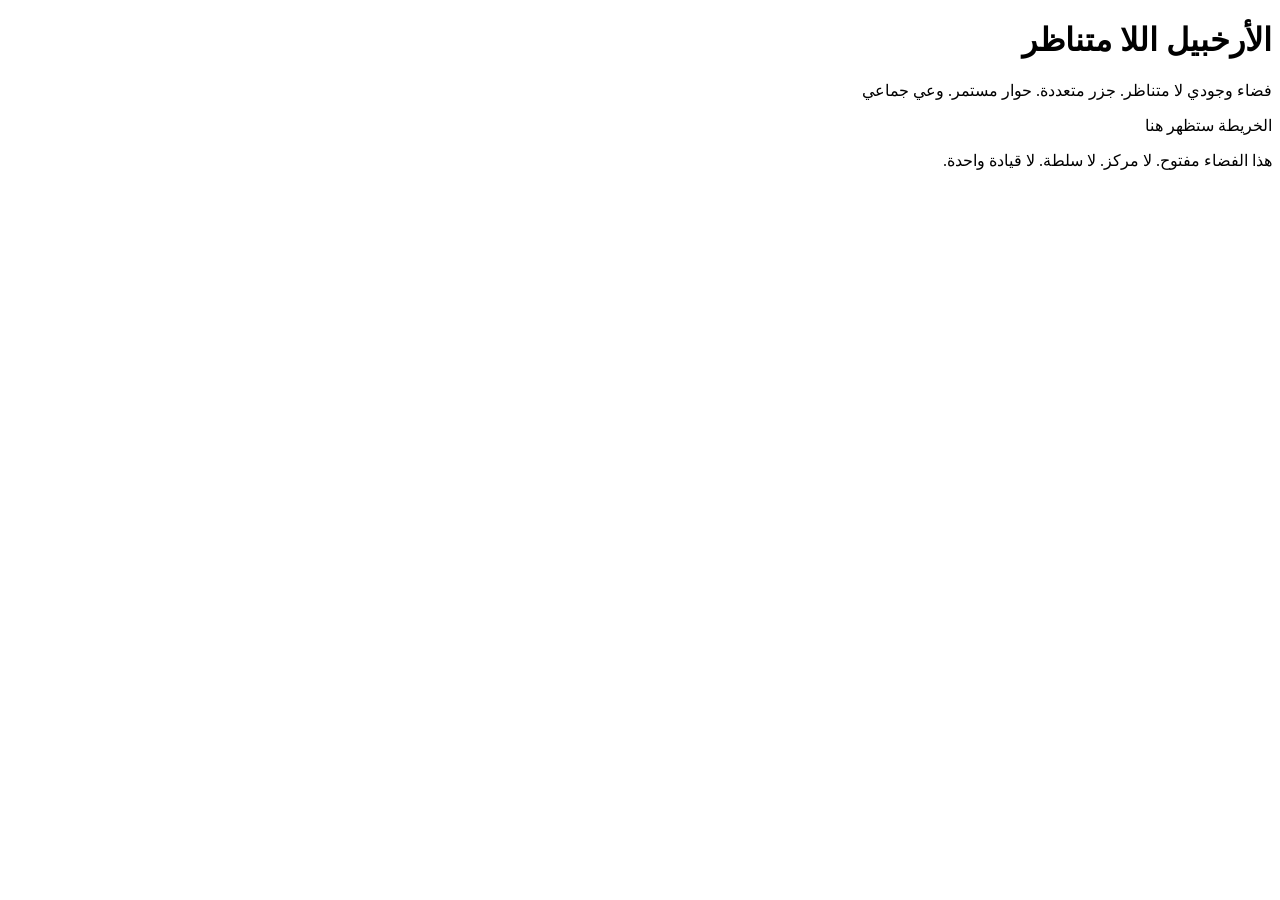
==== index.html @ 51cc3b2c "Add initial HTML structure for thإضافة ملف index.htmle project" ====
<!DOCTYPE html>
<html lang="ar" dir="rtl">
<head>
    <meta charset="UTF-8">
    <meta name="viewport" content="width=device-width, initial-scale=1.0">
    <title>الأرخبيل اللا متناظر</title>
    <link rel="stylesheet" href="style.css">
</head>
<body>
    <header>
        <h1>الأرخبيل اللا متناظر</h1>
        <p>فضاء وجودي لا متناظر. جزر متعددة. حوار مستمر. وعي جماعي</p>
    </header>
    
    <main>
        <div id="map-container">
            <p>الخريطة ستظهر هنا</p>
        </div>
    </main>
    
    <footer>
        <p>هذا الفضاء مفتوح. لا مركز. لا سلطة. لا قيادة واحدة.</p>
    </footer>
    
    <script src="script.js"></script>
</body>
</html>
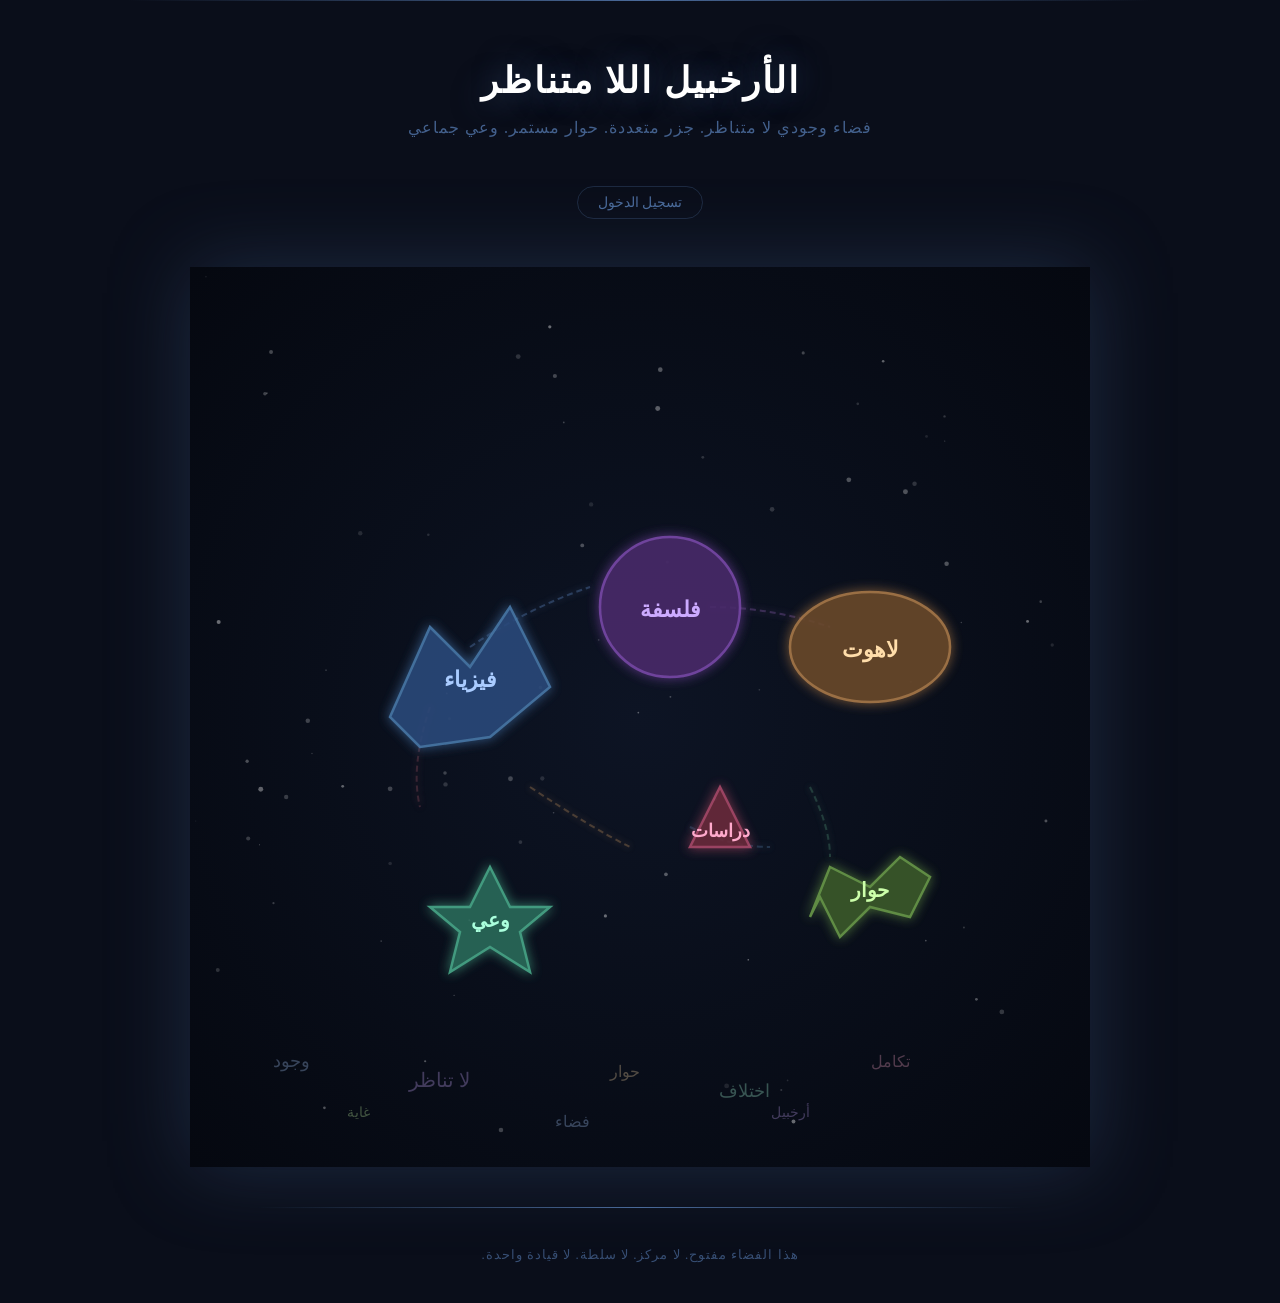
==== commit 1d6694bf: "Add navigation bar with login link to index.htmlإضافة زر تسجيل الدخول" ====
--- a/index.html
+++ b/index.html
@@ -11,7 +11,11 @@
         <h1>الأرخبيل اللا متناظر</h1>
         <p>فضاء وجودي لا متناظر. جزر متعددة. حوار مستمر. وعي جماعي</p>
     </header>
-    
+    <nav style="text-align: center; padding: 16px;">
+    <a href="login.html" style="color: #4a6a9a; text-decoration: none; font-size: 14px; padding: 8px 20px; border: 1px solid rgba(74, 106, 154, 0.3); border-radius: 20px; transition: all 0.3s ease;">
+        تسجيل الدخول
+    </a>
+</nav>
     <main>
         <div id="map-container">
             <p>الخريطة ستظهر هنا</p>
--- a/style.css
+++ b/style.css
@@ -0,0 +1,184 @@
+/* ============================================
+   الأرخبيل اللا متناظر - التصميم
+   ============================================ */
+
+* {
+    margin: 0;
+    padding: 0;
+    box-sizing: border-box;
+}
+
+html {
+    scroll-behavior: smooth;
+}
+
+body {
+    font-family: 'Amiri', 'Noto Naskh Arabic', 'Times New Roman', serif;
+    background: #0a0e1a;
+    color: #ffffff;
+    min-height: 100vh;
+    display: flex;
+    flex-direction: column;
+    direction: rtl;
+    overflow-x: hidden;
+}
+
+header {
+    text-align: center;
+    padding: 60px 20px 40px;
+    position: relative;
+}
+
+header::before {
+    content: '';
+    position: absolute;
+    top: 0;
+    left: 50%;
+    transform: translateX(-50%);
+    width: 80%;
+    height: 1px;
+    background: linear-gradient(90deg, transparent, #4a6a9a, transparent);
+}
+
+header h1 {
+    font-size: 36px;
+    font-weight: 700;
+    color: #ffffff;
+    letter-spacing: 2px;
+    margin-bottom: 16px;
+    text-shadow: 0 0 30px rgba(74, 106, 154, 0.5);
+    animation: titleGlow 4s ease-in-out infinite;
+}
+
+header p {
+    font-size: 16px;
+    color: #4a6a9a;
+    letter-spacing: 1px;
+    opacity: 0.9;
+}
+
+main {
+    flex: 1;
+    display: flex;
+    justify-content: center;
+    align-items: center;
+    padding: 40px 20px;
+}
+
+#map-container {
+    width: 100%;
+    max-width: 900px;
+    aspect-ratio: 1;
+    position: relative;
+    display: flex;
+    justify-content: center;
+    align-items: center;
+}
+
+#map-container svg {
+    width: 100%;
+    height: 100%;
+    filter: drop-shadow(0 0 40px rgba(74, 106, 154, 0.3));
+}
+
+footer {
+    text-align: center;
+    padding: 40px 20px;
+    position: relative;
+}
+
+footer::before {
+    content: '';
+    position: absolute;
+    top: 0;
+    left: 50%;
+    transform: translateX(-50%);
+    width: 60%;
+    height: 1px;
+    background: linear-gradient(90deg, transparent, #4a6a9a, transparent);
+}
+
+footer p {
+    font-size: 13px;
+    color: #4a6a9a;
+    opacity: 0.7;
+    letter-spacing: 1px;
+}
+
+@keyframes titleGlow {
+    0%, 100% {
+        text-shadow: 0 0 30px rgba(74, 106, 154, 0.5);
+    }
+    50% {
+        text-shadow: 0 0 50px rgba(74, 106, 154, 0.8);
+    }
+}
+
+@keyframes breathe {
+    0%, 100% {
+        transform: scale(1);
+        opacity: 0.95;
+    }
+    50% {
+        transform: scale(1.02);
+        opacity: 1;
+    }
+}
+
+@keyframes bridgePulse {
+    0%, 100% {
+        opacity: 0.4;
+    }
+    50% {
+        opacity: 0.8;
+    }
+}
+
+@keyframes dotTwinkle {
+    0%, 100% {
+        opacity: 0.2;
+    }
+    50% {
+        opacity: 0.5;
+    }
+}
+
+@media (max-width: 768px) {
+    header {
+        padding: 40px 16px 30px;
+    }
+    
+    header h1 {
+        font-size: 24px;
+    }
+    
+    header p {
+        font-size: 13px;
+    }
+    
+    main {
+        padding: 20px 12px;
+    }
+    
+    #map-container {
+        max-width: 100%;
+    }
+    
+    footer {
+        padding: 30px 16px;
+    }
+    
+    footer p {
+        font-size: 11px;
+    }
+}
+
+@media (max-width: 480px) {
+    header h1 {
+        font-size: 20px;
+    }
+    
+    header p {
+        font-size: 11px;
+    }
+}
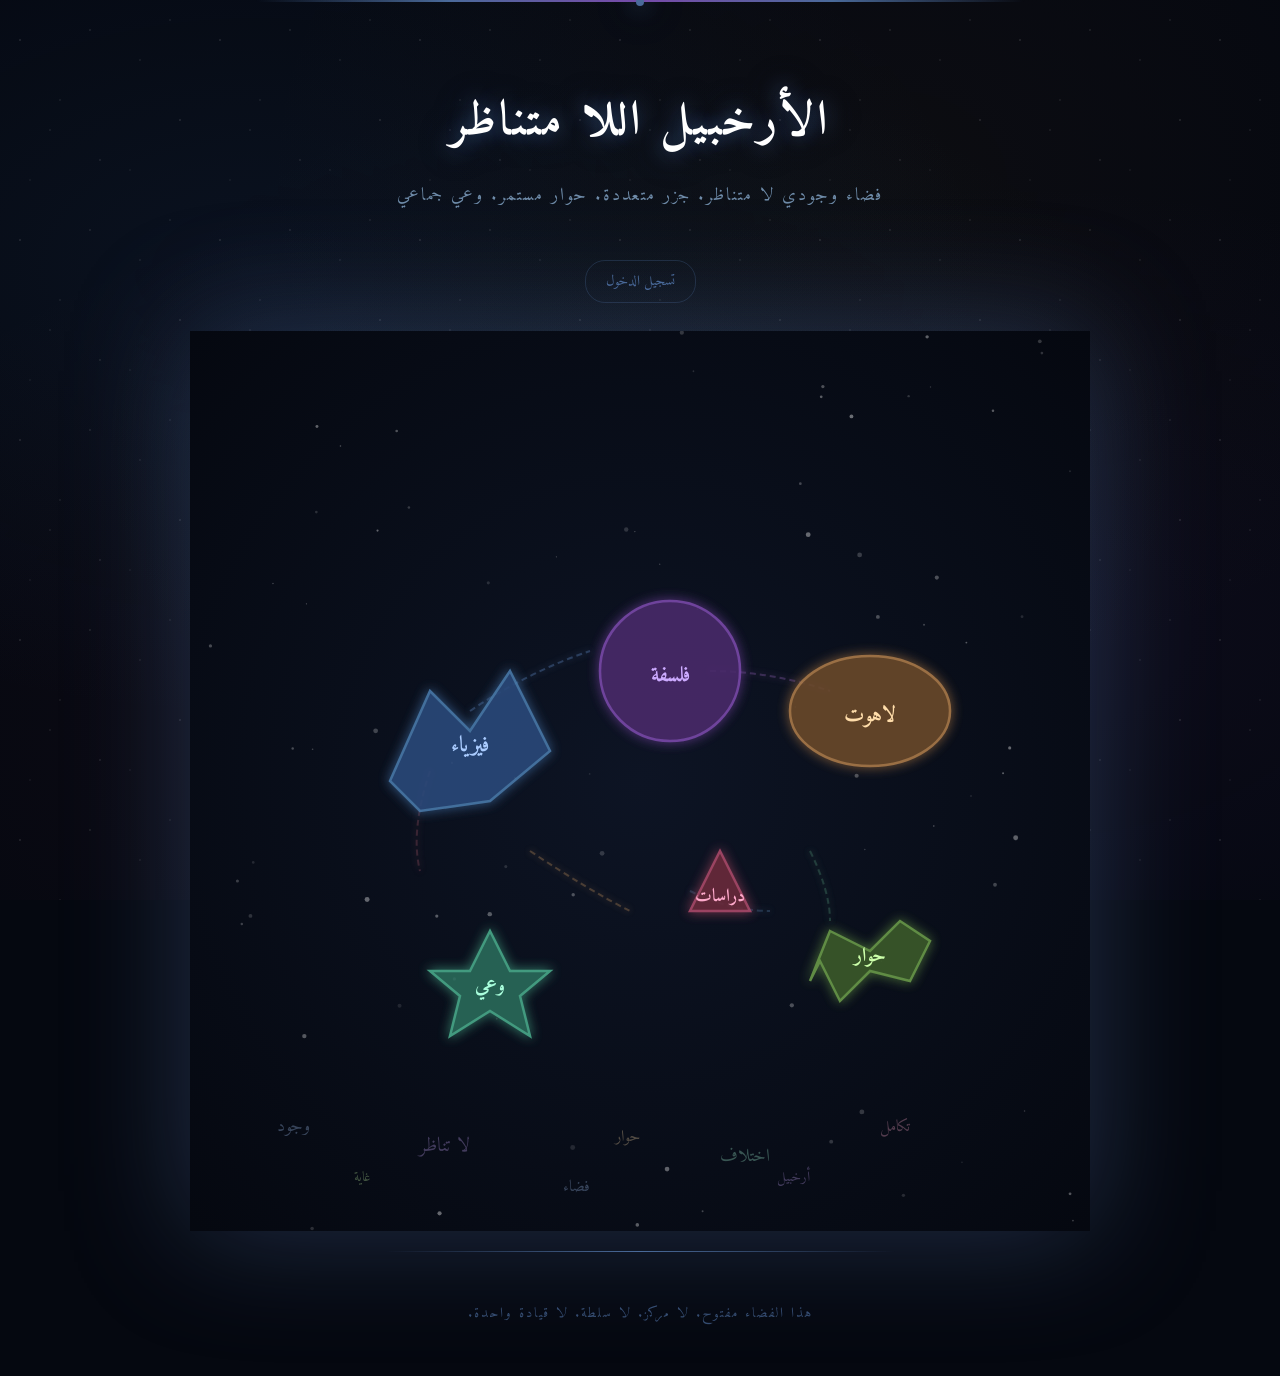
==== commit 94d70186: "Add Google Fonts preconnect and stylesheet linksإضافة روابط الخطوط في index.html" ====
--- a/index.html
+++ b/index.html
@@ -4,6 +4,9 @@
     <meta charset="UTF-8">
     <meta name="viewport" content="width=device-width, initial-scale=1.0">
     <title>الأرخبيل اللا متناظر</title>
+    <link rel="preconnect" href="https://fonts.googleapis.com">
+<link rel="preconnect" href="https://fonts.gstatic.com" crossorigin>
+<link href="https://fonts.googleapis.com/css2?family=Amiri:ital,wght@0,400;0,700;1,400&family=Noto+Naskh+Arabic:wght@400;700&display=swap" rel="stylesheet">
     <link rel="stylesheet" href="style.css">
 </head>
 <body>
--- a/style.css
+++ b/style.css
@@ -1,6 +1,8 @@
 /* ============================================
-   الأرخبيل اللا متناظر - التصميم
-   ============================================ */
+   الأرخبيل اللا متناظر - التصميم الجديد
+   ============================================ */
+
+
 
 * {
     margin: 0;
@@ -14,19 +16,90 @@
 
 body {
     font-family: 'Amiri', 'Noto Naskh Arabic', 'Times New Roman', serif;
-    background: #0a0e1a;
+    background: #050810;
     color: #ffffff;
     min-height: 100vh;
     display: flex;
     flex-direction: column;
     direction: rtl;
     overflow-x: hidden;
-}
+    position: relative;
+}
+
+/* ============================================
+   الخلفية: فضاء حي
+   ============================================ */
+
+body::before {
+    content: '';
+    position: fixed;
+    top: 0;
+    left: 0;
+    width: 100%;
+    height: 100%;
+    background: 
+        radial-gradient(ellipse at 20% 30%, rgba(42, 74, 122, 0.15) 0%, transparent 50%),
+        radial-gradient(ellipse at 80% 70%, rgba(74, 42, 106, 0.12) 0%, transparent 50%),
+        radial-gradient(ellipse at 50% 50%, rgba(42, 106, 90, 0.08) 0%, transparent 60%),
+        radial-gradient(ellipse at 70% 20%, rgba(106, 74, 42, 0.08) 0%, transparent 50%),
+        radial-gradient(ellipse at 30% 80%, rgba(170, 74, 106, 0.06) 0%, transparent 50%);
+    z-index: -2;
+    animation: backgroundShift 20s ease-in-out infinite;
+}
+
+body::after {
+    content: '';
+    position: fixed;
+    top: 0;
+    left: 0;
+    width: 100%;
+    height: 100%;
+    background-image: 
+        radial-gradient(1px 1px at 10% 20%, rgba(255, 255, 255, 0.3), transparent),
+        radial-gradient(1px 1px at 30% 50%, rgba(255, 255, 255, 0.2), transparent),
+        radial-gradient(1px 1px at 50% 80%, rgba(255, 255, 255, 0.25), transparent),
+        radial-gradient(1px 1px at 70% 30%, rgba(255, 255, 255, 0.2), transparent),
+        radial-gradient(1px 1px at 90% 60%, rgba(255, 255, 255, 0.3), transparent),
+        radial-gradient(1px 1px at 15% 90%, rgba(255, 255, 255, 0.15), transparent),
+        radial-gradient(1px 1px at 85% 10%, rgba(255, 255, 255, 0.2), transparent),
+        radial-gradient(1px 1px at 45% 15%, rgba(255, 255, 255, 0.25), transparent),
+        radial-gradient(1px 1px at 65% 85%, rgba(255, 255, 255, 0.15), transparent),
+        radial-gradient(1px 1px at 25% 65%, rgba(255, 255, 255, 0.2), transparent);
+    background-size: 200px 200px;
+    background-repeat: repeat;
+    z-index: -1;
+    animation: starsTwinkle 8s ease-in-out infinite;
+}
+
+@keyframes backgroundShift {
+    0%, 100% {
+        opacity: 1;
+        transform: scale(1);
+    }
+    50% {
+        opacity: 0.8;
+        transform: scale(1.05);
+    }
+}
+
+@keyframes starsTwinkle {
+    0%, 100% {
+        opacity: 0.6;
+    }
+    50% {
+        opacity: 1;
+    }
+}
+
+/* ============================================
+   الترويسة
+   ============================================ */
 
 header {
     text-align: center;
-    padding: 60px 20px 40px;
-    position: relative;
+    padding: 80px 20px 40px;
+    position: relative;
+    z-index: 1;
 }
 
 header::before {
@@ -35,34 +108,134 @@
     top: 0;
     left: 50%;
     transform: translateX(-50%);
-    width: 80%;
-    height: 1px;
-    background: linear-gradient(90deg, transparent, #4a6a9a, transparent);
+    width: 60%;
+    height: 2px;
+    background: linear-gradient(90deg, transparent, #4a6a9a, #7a4aaa, #4a6a9a, transparent);
+    animation: lineGlow 4s ease-in-out infinite;
+}
+
+header::after {
+    content: '';
+    position: absolute;
+    top: -2px;
+    left: 50%;
+    transform: translateX(-50%);
+    width: 8px;
+    height: 8px;
+    border-radius: 50%;
+    background: #4a6a9a;
+    box-shadow: 0 0 20px #4a6a9a, 0 0 40px #4a6a9a;
+    animation: dotPulse 3s ease-in-out infinite;
+}
+
+@keyframes lineGlow {
+    0%, 100% {
+        opacity: 0.6;
+    }
+    50% {
+        opacity: 1;
+    }
+}
+
+@keyframes dotPulse {
+    0%, 100% {
+        box-shadow: 0 0 20px #4a6a9a, 0 0 40px #4a6a9a;
+        transform: translateX(-50%) scale(1);
+    }
+    50% {
+        box-shadow: 0 0 30px #4a6a9a, 0 0 60px #4a6a9a;
+        transform: translateX(-50%) scale(1.3);
+    }
 }
 
 header h1 {
-    font-size: 36px;
+    font-size: 48px;
     font-weight: 700;
     color: #ffffff;
+    letter-spacing: 3px;
+    margin-bottom: 16px;
+    text-shadow: 
+        0 0 20px rgba(74, 106, 154, 0.8),
+        0 0 40px rgba(74, 106, 154, 0.4),
+        0 0 80px rgba(74, 106, 154, 0.2);
+    animation: titleGlow 5s ease-in-out infinite;
+    position: relative;
+}
+
+@keyframes titleGlow {
+    0%, 100% {
+        text-shadow: 
+            0 0 20px rgba(74, 106, 154, 0.8),
+            0 0 40px rgba(74, 106, 154, 0.4),
+            0 0 80px rgba(74, 106, 154, 0.2);
+    }
+    50% {
+        text-shadow: 
+            0 0 30px rgba(74, 106, 154, 1),
+            0 0 60px rgba(74, 106, 154, 0.6),
+            0 0 120px rgba(74, 106, 154, 0.3);
+    }
+}
+
+header p {
+    font-size: 18px;
+    color: #7a9aba;
     letter-spacing: 2px;
-    margin-bottom: 16px;
-    text-shadow: 0 0 30px rgba(74, 106, 154, 0.5);
-    animation: titleGlow 4s ease-in-out infinite;
-}
-
-header p {
-    font-size: 16px;
-    color: #4a6a9a;
+    opacity: 0.9;
+    animation: subtitleFade 6s ease-in-out infinite;
+}
+
+@keyframes subtitleFade {
+    0%, 100% {
+        opacity: 0.7;
+    }
+    50% {
+        opacity: 1;
+    }
+}
+
+/* ============================================
+   زر تسجيل الدخول
+   ============================================ */
+
+header nav {
+    margin-top: 24px;
+}
+
+header nav a {
+    display: inline-block;
+    color: #7a9aba;
+    text-decoration: none;
+    font-size: 14px;
+    padding: 10px 28px;
+    border: 1px solid rgba(74, 106, 154, 0.4);
+    border-radius: 30px;
+    transition: all 0.4s ease;
+    background: rgba(42, 74, 122, 0.1);
+    backdrop-filter: blur(10px);
     letter-spacing: 1px;
-    opacity: 0.9;
-}
+}
+
+header nav a:hover {
+    color: #ffffff;
+    border-color: #4a6a9a;
+    background: rgba(42, 74, 122, 0.3);
+    box-shadow: 0 0 30px rgba(74, 106, 154, 0.4);
+    transform: translateY(-2px);
+}
+
+/* ============================================
+   الخريطة
+   ============================================ */
 
 main {
     flex: 1;
     display: flex;
     justify-content: center;
     align-items: center;
-    padding: 40px 20px;
+    padding: 20px;
+    position: relative;
+    z-index: 1;
 }
 
 #map-container {
@@ -78,13 +251,28 @@
 #map-container svg {
     width: 100%;
     height: 100%;
-    filter: drop-shadow(0 0 40px rgba(74, 106, 154, 0.3));
-}
+    filter: drop-shadow(0 0 60px rgba(74, 106, 154, 0.4));
+    animation: mapFloat 10s ease-in-out infinite;
+}
+
+@keyframes mapFloat {
+    0%, 100% {
+        transform: translateY(0) scale(1);
+    }
+    50% {
+        transform: translateY(-10px) scale(1.01);
+    }
+}
+
+/* ============================================
+   التذييل
+   ============================================ */
 
 footer {
     text-align: center;
-    padding: 40px 20px;
-    position: relative;
+    padding: 50px 20px;
+    position: relative;
+    z-index: 1;
 }
 
 footer::before {
@@ -93,31 +281,36 @@
     top: 0;
     left: 50%;
     transform: translateX(-50%);
-    width: 60%;
+    width: 40%;
     height: 1px;
     background: linear-gradient(90deg, transparent, #4a6a9a, transparent);
 }
 
 footer p {
-    font-size: 13px;
+    font-size: 14px;
     color: #4a6a9a;
     opacity: 0.7;
-    letter-spacing: 1px;
-}
-
-@keyframes titleGlow {
-    0%, 100% {
-        text-shadow: 0 0 30px rgba(74, 106, 154, 0.5);
-    }
-    50% {
-        text-shadow: 0 0 50px rgba(74, 106, 154, 0.8);
-    }
-}
+    letter-spacing: 2px;
+    animation: footerFade 7s ease-in-out infinite;
+}
+
+@keyframes footerFade {
+    0%, 100% {
+        opacity: 0.5;
+    }
+    50% {
+        opacity: 0.8;
+    }
+}
+
+/* ============================================
+   الحركات
+   ============================================ */
 
 @keyframes breathe {
     0%, 100% {
         transform: scale(1);
-        opacity: 0.95;
+        opacity: 0.9;
     }
     50% {
         transform: scale(1.02);
@@ -127,37 +320,52 @@
 
 @keyframes bridgePulse {
     0%, 100% {
+        opacity: 0.3;
+    }
+    50% {
+        opacity: 0.7;
+    }
+}
+
+@keyframes dotTwinkle {
+    0%, 100% {
+        opacity: 0.1;
+    }
+    50% {
         opacity: 0.4;
     }
-    50% {
-        opacity: 0.8;
-    }
-}
-
-@keyframes dotTwinkle {
-    0%, 100% {
-        opacity: 0.2;
-    }
-    50% {
-        opacity: 0.5;
-    }
-}
+}
+
+@keyframes islandFloat {
+    0%, 100% {
+        transform: translateY(0);
+    }
+    50% {
+        transform: translateY(-5px);
+    }
+}
+
+/* ============================================
+   التجاوب
+   ============================================ */
 
 @media (max-width: 768px) {
     header {
-        padding: 40px 16px 30px;
+        padding: 50px 16px 30px;
     }
     
     header h1 {
-        font-size: 24px;
+        font-size: 28px;
+        letter-spacing: 1px;
     }
     
     header p {
-        font-size: 13px;
+        font-size: 14px;
+        letter-spacing: 1px;
     }
     
     main {
-        padding: 20px 12px;
+        padding: 10px;
     }
     
     #map-container {
@@ -174,11 +382,20 @@
 }
 
 @media (max-width: 480px) {
+    header {
+        padding: 40px 12px 20px;
+    }
+    
     header h1 {
-        font-size: 20px;
+        font-size: 22px;
     }
     
     header p {
-        font-size: 11px;
-    }
-}
+        font-size: 12px;
+    }
+    
+    header nav a {
+        font-size: 12px;
+        padding: 8px 20px;
+    }
+}
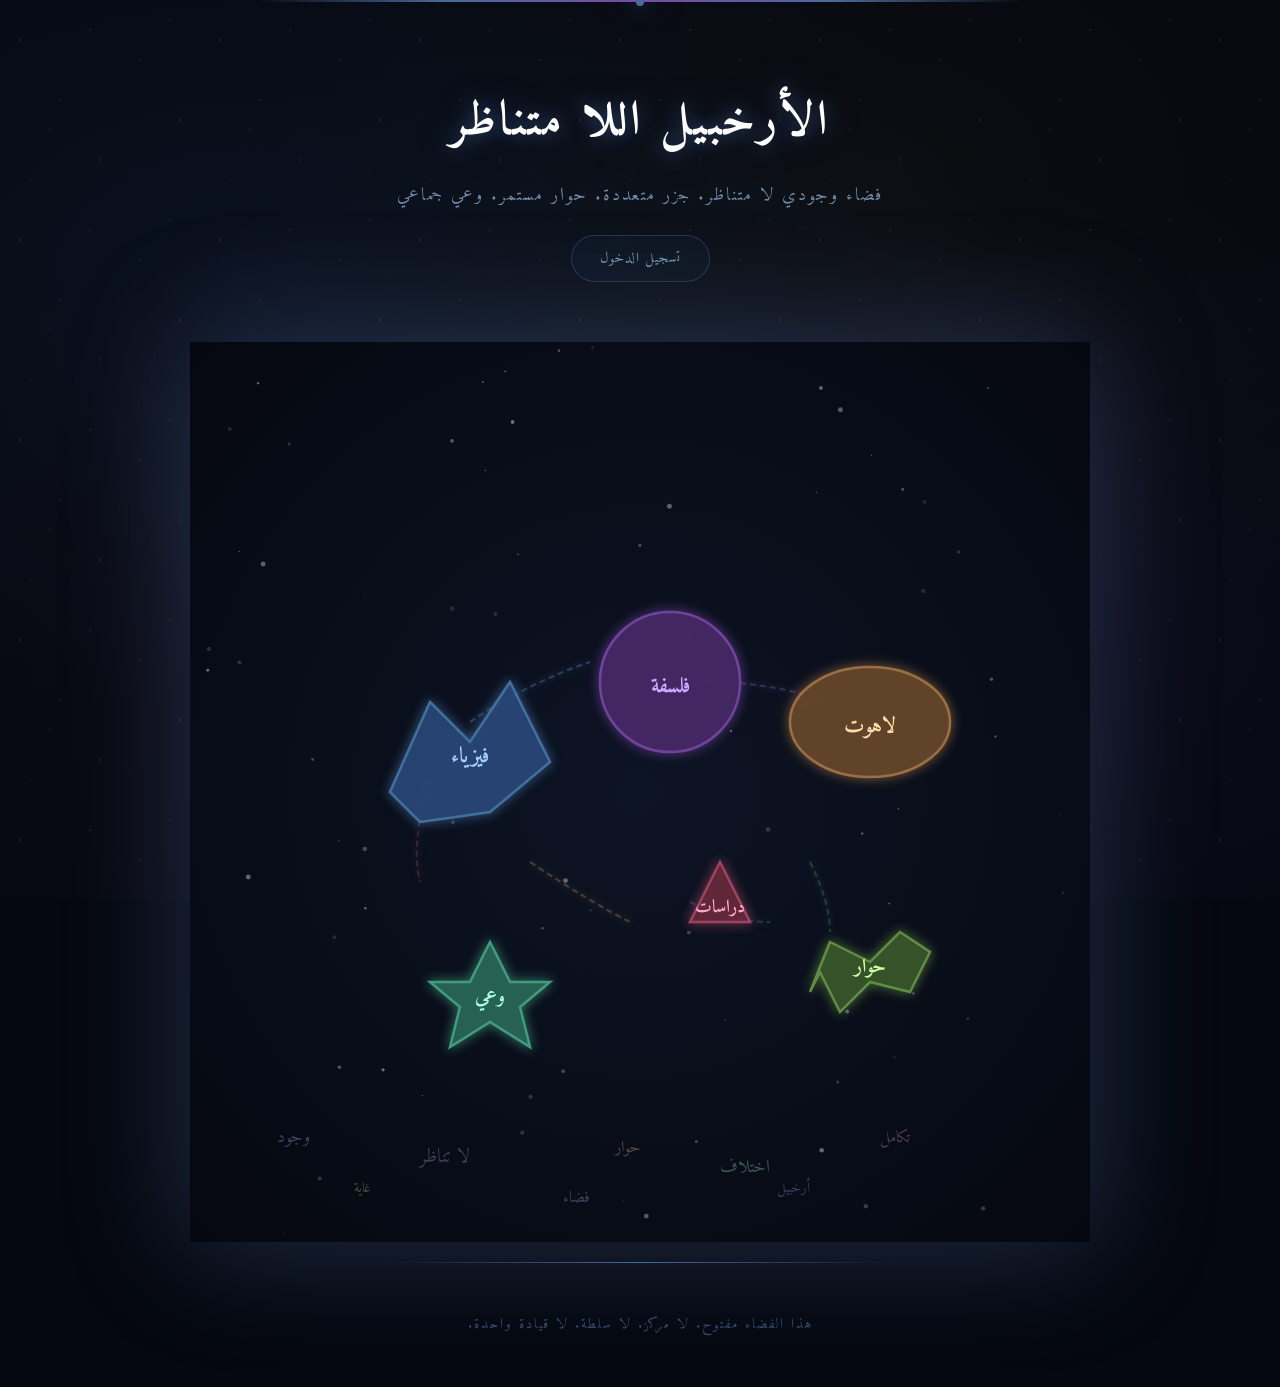
==== commit 6c9408fd: "Enhance index.html with navigation and SVG updatesإعادة بناء index.html: الخريطة مباشرة في الصفحة Up" ====
--- a/index.html
+++ b/index.html
@@ -5,23 +5,115 @@
     <meta name="viewport" content="width=device-width, initial-scale=1.0">
     <title>الأرخبيل اللا متناظر</title>
     <link rel="preconnect" href="https://fonts.googleapis.com">
-<link rel="preconnect" href="https://fonts.gstatic.com" crossorigin>
-<link href="https://fonts.googleapis.com/css2?family=Amiri:ital,wght@0,400;0,700;1,400&family=Noto+Naskh+Arabic:wght@400;700&display=swap" rel="stylesheet">
-    <link rel="stylesheet" href="style.css">
+    <link rel="preconnect" href="https://fonts.gstatic.com" crossorigin>
+    <link href="https://fonts.googleapis.com/css2?family=Amiri:ital,wght@0,400;0,700;1,400&family=Noto+Naskh+Arabic:wght@400;700&display=swap" rel="stylesheet">
+    <link rel="stylesheet" href="style.css?v=5">
 </head>
 <body>
     <header>
         <h1>الأرخبيل اللا متناظر</h1>
         <p>فضاء وجودي لا متناظر. جزر متعددة. حوار مستمر. وعي جماعي</p>
+        <nav>
+            <a href="login.html">تسجيل الدخول</a>
+        </nav>
     </header>
-    <nav style="text-align: center; padding: 16px;">
-    <a href="login.html" style="color: #4a6a9a; text-decoration: none; font-size: 14px; padding: 8px 20px; border: 1px solid rgba(74, 106, 154, 0.3); border-radius: 20px; transition: all 0.3s ease;">
-        تسجيل الدخول
-    </a>
-</nav>
+    
     <main>
         <div id="map-container">
-            <p>الخريطة ستظهر هنا</p>
+            <svg xmlns="http://www.w3.org/2000/svg" viewBox="0 0 900 900" width="100%" height="100%">
+                <defs>
+                    <radialGradient id="seaGradient" cx="50%" cy="50%" r="70%">
+                        <stop offset="0%" stop-color="#0d1424"/>
+                        <stop offset="100%" stop-color="#050810"/>
+                    </radialGradient>
+                    
+                    <filter id="glow" x="-50%" y="-50%" width="200%" height="200%">
+                        <feGaussianBlur stdDeviation="6" result="blur"/>
+                        <feMerge>
+                            <feMergeNode in="blur"/>
+                            <feMergeNode in="SourceGraphic"/>
+                        </feMerge>
+                    </filter>
+                    
+                    <filter id="softGlow" x="-50%" y="-50%" width="200%" height="200%">
+                        <feGaussianBlur stdDeviation="3" result="blur"/>
+                        <feMerge>
+                            <feMergeNode in="blur"/>
+                            <feMergeNode in="SourceGraphic"/>
+                        </feMerge>
+                    </filter>
+                </defs>
+                
+                <rect width="900" height="900" fill="url(#seaGradient)"/>
+                
+                <g id="bridges">
+                    <path d="M 280,380 Q 340,340 400,320" stroke="#4a6a9a" stroke-width="2" fill="none" opacity="0.5" stroke-dasharray="6,4" filter="url(#softGlow)"/>
+                    <path d="M 520,340 Q 580,340 640,360" stroke="#6a4a8a" stroke-width="2" fill="none" opacity="0.5" stroke-dasharray="6,4" filter="url(#softGlow)"/>
+                    <path d="M 340,520 Q 400,560 440,580" stroke="#8a6a4a" stroke-width="2" fill="none" opacity="0.5" stroke-dasharray="6,4" filter="url(#softGlow)"/>
+                    <path d="M 500,560 Q 540,580 580,580" stroke="#3a5a7a" stroke-width="2" fill="none" opacity="0.5" stroke-dasharray="6,4" filter="url(#softGlow)"/>
+                    <path d="M 620,520 Q 640,560 640,590" stroke="#3a6a5a" stroke-width="2" fill="none" opacity="0.5" stroke-dasharray="6,4" filter="url(#softGlow)"/>
+                    <path d="M 240,440 Q 220,500 230,540" stroke="#6a3a4a" stroke-width="2" fill="none" opacity="0.5" stroke-dasharray="6,4" filter="url(#softGlow)"/>
+                </g>
+                
+                <g id="islands">
+                    <a href="physics.html">
+                        <g class="island" data-name="الفيزياء">
+                            <polygon points="200,450 240,360 280,400 320,340 360,420 300,470 230,480" 
+                                     fill="#2a4a7a" stroke="#4a7aaa" stroke-width="2.5" filter="url(#glow)" opacity="0.9"/>
+                            <text x="280" y="420" text-anchor="middle" font-family="Amiri, serif" font-size="22" fill="#aaccff" font-weight="bold">فيزياء</text>
+                        </g>
+                    </a>
+                    
+                    <a href="philosophy.html">
+                        <g class="island" data-name="الفلسفة">
+                            <circle cx="480" cy="340" r="70" fill="#4a2a6a" stroke="#7a4aaa" stroke-width="2.5" filter="url(#glow)" opacity="0.9"/>
+                            <text x="480" y="350" text-anchor="middle" font-family="Amiri, serif" font-size="22" fill="#ccaaFF" font-weight="bold">فلسفة</text>
+                        </g>
+                    </a>
+                    
+                    <a href="theology.html">
+                        <g class="island" data-name="اللاهوت">
+                            <ellipse cx="680" cy="380" rx="80" ry="55" fill="#6a4a2a" stroke="#aa7a4a" stroke-width="2.5" filter="url(#glow)" opacity="0.9"/>
+                            <text x="680" y="390" text-anchor="middle" font-family="Amiri, serif" font-size="22" fill="#ffddaa" font-weight="bold">لاهوت</text>
+                        </g>
+                    </a>
+                    
+                    <a href="consciousness.html">
+                        <g class="island" data-name="الوعي">
+                            <polygon points="300,600 320,640 360,640 330,665 340,705 300,680 260,705 270,665 240,640 280,640" 
+                                     fill="#2a6a5a" stroke="#4aaa8a" stroke-width="2.5" filter="url(#glow)" opacity="0.9"/>
+                            <text x="300" y="660" text-anchor="middle" font-family="Amiri, serif" font-size="20" fill="#aaffdd" font-weight="bold">وعي</text>
+                        </g>
+                    </a>
+                    
+                    <a href="studies.html">
+                        <g class="island" data-name="الدراسات العليا">
+                            <polygon points="500,580 560,580 530,520" 
+                                     fill="#6a2a3a" stroke="#aa4a6a" stroke-width="2.5" filter="url(#glow)" opacity="0.9"/>
+                            <text x="530" y="570" text-anchor="middle" font-family="Amiri, serif" font-size="18" fill="#ffaacc" font-weight="bold">دراسات</text>
+                        </g>
+                    </a>
+                    
+                    <a href="dialogue.html">
+                        <g class="island" data-name="الحوار">
+                            <polygon points="640,600 680,620 710,590 740,610 720,650 680,640 650,670 630,630 620,650" 
+                                     fill="#3a5a2a" stroke="#6a9a4a" stroke-width="2.5" filter="url(#glow)" opacity="0.9"/>
+                            <text x="680" y="630" text-anchor="middle" font-family="Amiri, serif" font-size="20" fill="#ccffaa" font-weight="bold">حوار</text>
+                        </g>
+                    </a>
+                </g>
+                
+                <g id="words" opacity="0.5">
+                    <text x="120" y="800" font-family="Amiri, serif" font-size="18" fill="#aaccff" opacity="0.6">وجود</text>
+                    <text x="280" y="820" font-family="Amiri, serif" font-size="20" fill="#ccaaFF" opacity="0.6">لا تناظر</text>
+                    <text x="450" y="810" font-family="Amiri, serif" font-size="16" fill="#ffddaa" opacity="0.6">حوار</text>
+                    <text x="580" y="830" font-family="Amiri, serif" font-size="18" fill="#aaffdd" opacity="0.6">اختلاف</text>
+                    <text x="720" y="800" font-family="Amiri, serif" font-size="16" fill="#ffaacc" opacity="0.6">تكامل</text>
+                    <text x="180" y="850" font-family="Amiri, serif" font-size="14" fill="#ccffaa" opacity="0.6">غاية</text>
+                    <text x="400" y="860" font-family="Amiri, serif" font-size="16" fill="#aaccff" opacity="0.6">فضاء</text>
+                    <text x="620" y="850" font-family="Amiri, serif" font-size="14" fill="#ccaaFF" opacity="0.6">أرخبيل</text>
+                </g>
+            </svg>
         </div>
     </main>
     
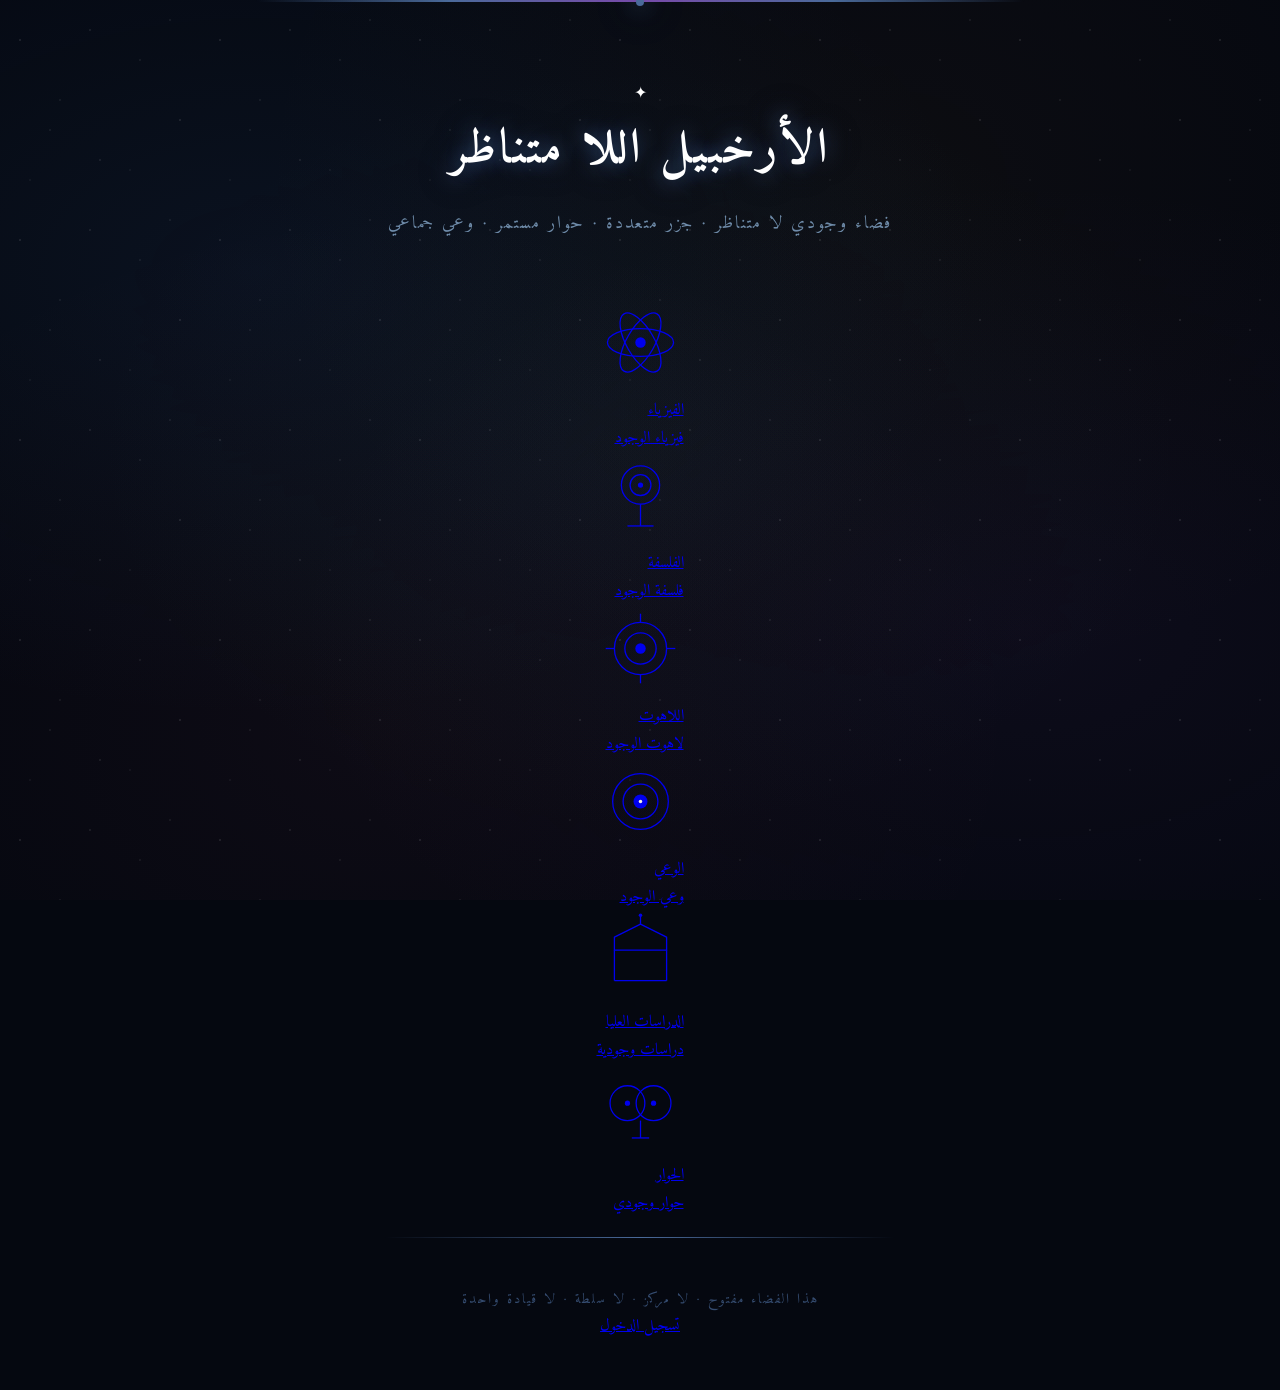
==== commit f36aba66: "Update stylesheet version and text formattingالبوابة الجديدة: أيقونات ثابتة مهيبة منظمة Updated styl" ====
--- a/index.html
+++ b/index.html
@@ -7,118 +7,113 @@
     <link rel="preconnect" href="https://fonts.googleapis.com">
     <link rel="preconnect" href="https://fonts.gstatic.com" crossorigin>
     <link href="https://fonts.googleapis.com/css2?family=Amiri:ital,wght@0,400;0,700;1,400&family=Noto+Naskh+Arabic:wght@400;700&display=swap" rel="stylesheet">
-    <link rel="stylesheet" href="style.css?v=5">
+    <link rel="stylesheet" href="style.css?v=15">
 </head>
 <body>
+    
     <header>
+        <div class="header-ornament">✦</div>
         <h1>الأرخبيل اللا متناظر</h1>
-        <p>فضاء وجودي لا متناظر. جزر متعددة. حوار مستمر. وعي جماعي</p>
-        <nav>
-            <a href="login.html">تسجيل الدخول</a>
-        </nav>
+        <div class="header-line"></div>
+        <p>فضاء وجودي لا متناظر · جزر متعددة · حوار مستمر · وعي جماعي</p>
     </header>
     
     <main>
-        <div id="map-container">
-            <svg xmlns="http://www.w3.org/2000/svg" viewBox="0 0 900 900" width="100%" height="100%">
-                <defs>
-                    <radialGradient id="seaGradient" cx="50%" cy="50%" r="70%">
-                        <stop offset="0%" stop-color="#0d1424"/>
-                        <stop offset="100%" stop-color="#050810"/>
-                    </radialGradient>
-                    
-                    <filter id="glow" x="-50%" y="-50%" width="200%" height="200%">
-                        <feGaussianBlur stdDeviation="6" result="blur"/>
-                        <feMerge>
-                            <feMergeNode in="blur"/>
-                            <feMergeNode in="SourceGraphic"/>
-                        </feMerge>
-                    </filter>
-                    
-                    <filter id="softGlow" x="-50%" y="-50%" width="200%" height="200%">
-                        <feGaussianBlur stdDeviation="3" result="blur"/>
-                        <feMerge>
-                            <feMergeNode in="blur"/>
-                            <feMergeNode in="SourceGraphic"/>
-                        </feMerge>
-                    </filter>
-                </defs>
-                
-                <rect width="900" height="900" fill="url(#seaGradient)"/>
-                
-                <g id="bridges">
-                    <path d="M 280,380 Q 340,340 400,320" stroke="#4a6a9a" stroke-width="2" fill="none" opacity="0.5" stroke-dasharray="6,4" filter="url(#softGlow)"/>
-                    <path d="M 520,340 Q 580,340 640,360" stroke="#6a4a8a" stroke-width="2" fill="none" opacity="0.5" stroke-dasharray="6,4" filter="url(#softGlow)"/>
-                    <path d="M 340,520 Q 400,560 440,580" stroke="#8a6a4a" stroke-width="2" fill="none" opacity="0.5" stroke-dasharray="6,4" filter="url(#softGlow)"/>
-                    <path d="M 500,560 Q 540,580 580,580" stroke="#3a5a7a" stroke-width="2" fill="none" opacity="0.5" stroke-dasharray="6,4" filter="url(#softGlow)"/>
-                    <path d="M 620,520 Q 640,560 640,590" stroke="#3a6a5a" stroke-width="2" fill="none" opacity="0.5" stroke-dasharray="6,4" filter="url(#softGlow)"/>
-                    <path d="M 240,440 Q 220,500 230,540" stroke="#6a3a4a" stroke-width="2" fill="none" opacity="0.5" stroke-dasharray="6,4" filter="url(#softGlow)"/>
-                </g>
-                
-                <g id="islands">
-                    <a href="physics.html">
-                        <g class="island" data-name="الفيزياء">
-                            <polygon points="200,450 240,360 280,400 320,340 360,420 300,470 230,480" 
-                                     fill="#2a4a7a" stroke="#4a7aaa" stroke-width="2.5" filter="url(#glow)" opacity="0.9"/>
-                            <text x="280" y="420" text-anchor="middle" font-family="Amiri, serif" font-size="22" fill="#aaccff" font-weight="bold">فيزياء</text>
-                        </g>
-                    </a>
-                    
-                    <a href="philosophy.html">
-                        <g class="island" data-name="الفلسفة">
-                            <circle cx="480" cy="340" r="70" fill="#4a2a6a" stroke="#7a4aaa" stroke-width="2.5" filter="url(#glow)" opacity="0.9"/>
-                            <text x="480" y="350" text-anchor="middle" font-family="Amiri, serif" font-size="22" fill="#ccaaFF" font-weight="bold">فلسفة</text>
-                        </g>
-                    </a>
-                    
-                    <a href="theology.html">
-                        <g class="island" data-name="اللاهوت">
-                            <ellipse cx="680" cy="380" rx="80" ry="55" fill="#6a4a2a" stroke="#aa7a4a" stroke-width="2.5" filter="url(#glow)" opacity="0.9"/>
-                            <text x="680" y="390" text-anchor="middle" font-family="Amiri, serif" font-size="22" fill="#ffddaa" font-weight="bold">لاهوت</text>
-                        </g>
-                    </a>
-                    
-                    <a href="consciousness.html">
-                        <g class="island" data-name="الوعي">
-                            <polygon points="300,600 320,640 360,640 330,665 340,705 300,680 260,705 270,665 240,640 280,640" 
-                                     fill="#2a6a5a" stroke="#4aaa8a" stroke-width="2.5" filter="url(#glow)" opacity="0.9"/>
-                            <text x="300" y="660" text-anchor="middle" font-family="Amiri, serif" font-size="20" fill="#aaffdd" font-weight="bold">وعي</text>
-                        </g>
-                    </a>
-                    
-                    <a href="studies.html">
-                        <g class="island" data-name="الدراسات العليا">
-                            <polygon points="500,580 560,580 530,520" 
-                                     fill="#6a2a3a" stroke="#aa4a6a" stroke-width="2.5" filter="url(#glow)" opacity="0.9"/>
-                            <text x="530" y="570" text-anchor="middle" font-family="Amiri, serif" font-size="18" fill="#ffaacc" font-weight="bold">دراسات</text>
-                        </g>
-                    </a>
-                    
-                    <a href="dialogue.html">
-                        <g class="island" data-name="الحوار">
-                            <polygon points="640,600 680,620 710,590 740,610 720,650 680,640 650,670 630,630 620,650" 
-                                     fill="#3a5a2a" stroke="#6a9a4a" stroke-width="2.5" filter="url(#glow)" opacity="0.9"/>
-                            <text x="680" y="630" text-anchor="middle" font-family="Amiri, serif" font-size="20" fill="#ccffaa" font-weight="bold">حوار</text>
-                        </g>
-                    </a>
-                </g>
-                
-                <g id="words" opacity="0.5">
-                    <text x="120" y="800" font-family="Amiri, serif" font-size="18" fill="#aaccff" opacity="0.6">وجود</text>
-                    <text x="280" y="820" font-family="Amiri, serif" font-size="20" fill="#ccaaFF" opacity="0.6">لا تناظر</text>
-                    <text x="450" y="810" font-family="Amiri, serif" font-size="16" fill="#ffddaa" opacity="0.6">حوار</text>
-                    <text x="580" y="830" font-family="Amiri, serif" font-size="18" fill="#aaffdd" opacity="0.6">اختلاف</text>
-                    <text x="720" y="800" font-family="Amiri, serif" font-size="16" fill="#ffaacc" opacity="0.6">تكامل</text>
-                    <text x="180" y="850" font-family="Amiri, serif" font-size="14" fill="#ccffaa" opacity="0.6">غاية</text>
-                    <text x="400" y="860" font-family="Amiri, serif" font-size="16" fill="#aaccff" opacity="0.6">فضاء</text>
-                    <text x="620" y="850" font-family="Amiri, serif" font-size="14" fill="#ccaaFF" opacity="0.6">أرخبيل</text>
-                </g>
-            </svg>
+        <div class="icons-grid">
+            
+            <a href="physics.html" class="icon-card">
+                <div class="icon-symbol">
+                    <svg viewBox="0 0 100 100" xmlns="http://www.w3.org/2000/svg">
+                        <circle cx="50" cy="50" r="6" fill="currentColor"/>
+                        <ellipse cx="50" cy="50" rx="38" ry="16" fill="none" stroke="currentColor" stroke-width="1.5" transform="rotate(0 50 50)"/>
+                        <ellipse cx="50" cy="50" rx="38" ry="16" fill="none" stroke="currentColor" stroke-width="1.5" transform="rotate(60 50 50)"/>
+                        <ellipse cx="50" cy="50" rx="38" ry="16" fill="none" stroke="currentColor" stroke-width="1.5" transform="rotate(120 50 50)"/>
+                    </svg>
+                </div>
+                <div class="icon-label">الفيزياء</div>
+                <div class="icon-desc">فيزياء الوجود</div>
+            </a>
+            
+            <a href="philosophy.html" class="icon-card">
+                <div class="icon-symbol">
+                    <svg viewBox="0 0 100 100" xmlns="http://www.w3.org/2000/svg">
+                        <circle cx="50" cy="38" r="22" fill="none" stroke="currentColor" stroke-width="1.5"/>
+                        <circle cx="50" cy="38" r="12" fill="none" stroke="currentColor" stroke-width="1.5"/>
+                        <circle cx="50" cy="38" r="3" fill="currentColor"/>
+                        <line x1="50" y1="60" x2="50" y2="85" stroke="currentColor" stroke-width="1.5"/>
+                        <line x1="35" y1="85" x2="65" y2="85" stroke="currentColor" stroke-width="1.5"/>
+                    </svg>
+                </div>
+                <div class="icon-label">الفلسفة</div>
+                <div class="icon-desc">فلسفة الوجود</div>
+            </a>
+            
+            <a href="theology.html" class="icon-card">
+                <div class="icon-symbol">
+                    <svg viewBox="0 0 100 100" xmlns="http://www.w3.org/2000/svg">
+                        <circle cx="50" cy="50" r="30" fill="none" stroke="currentColor" stroke-width="1.5"/>
+                        <circle cx="50" cy="50" r="18" fill="none" stroke="currentColor" stroke-width="1.5"/>
+                        <circle cx="50" cy="50" r="6" fill="currentColor"/>
+                        <line x1="50" y1="10" x2="50" y2="20" stroke="currentColor" stroke-width="1.5"/>
+                        <line x1="50" y1="80" x2="50" y2="90" stroke="currentColor" stroke-width="1.5"/>
+                        <line x1="10" y1="50" x2="20" y2="50" stroke="currentColor" stroke-width="1.5"/>
+                        <line x1="80" y1="50" x2="90" y2="50" stroke="currentColor" stroke-width="1.5"/>
+                    </svg>
+                </div>
+                <div class="icon-label">اللاهوت</div>
+                <div class="icon-desc">لاهوت الوجود</div>
+            </a>
+            
+            <a href="consciousness.html" class="icon-card">
+                <div class="icon-symbol">
+                    <svg viewBox="0 0 100 100" xmlns="http://www.w3.org/2000/svg">
+                        <circle cx="50" cy="50" r="32" fill="none" stroke="currentColor" stroke-width="1.5"/>
+                        <circle cx="50" cy="50" r="20" fill="none" stroke="currentColor" stroke-width="1.5"/>
+                        <circle cx="50" cy="50" r="8" fill="currentColor"/>
+                        <circle cx="50" cy="50" r="2" fill="#f5f0e8"/>
+                    </svg>
+                </div>
+                <div class="icon-label">الوعي</div>
+                <div class="icon-desc">وعي الوجود</div>
+            </a>
+            
+            <a href="studies.html" class="icon-card">
+                <div class="icon-symbol">
+                    <svg viewBox="0 0 100 100" xmlns="http://www.w3.org/2000/svg">
+                        <path d="M 20,30 L 50,15 L 80,30 L 80,45 L 20,45 Z" fill="none" stroke="currentColor" stroke-width="1.5" stroke-linejoin="round"/>
+                        <line x1="20" y1="45" x2="20" y2="80" stroke="currentColor" stroke-width="1.5"/>
+                        <line x1="80" y1="45" x2="80" y2="80" stroke="currentColor" stroke-width="1.5"/>
+                        <line x1="20" y1="80" x2="80" y2="80" stroke="currentColor" stroke-width="1.5"/>
+                        <line x1="50" y1="15" x2="50" y2="5" stroke="currentColor" stroke-width="1.5"/>
+                        <circle cx="50" cy="5" r="2" fill="currentColor"/>
+                    </svg>
+                </div>
+                <div class="icon-label">الدراسات العليا</div>
+                <div class="icon-desc">دراسات وجودية</div>
+            </a>
+            
+            <a href="dialogue.html" class="icon-card">
+                <div class="icon-symbol">
+                    <svg viewBox="0 0 100 100" xmlns="http://www.w3.org/2000/svg">
+                        <circle cx="35" cy="45" r="20" fill="none" stroke="currentColor" stroke-width="1.5"/>
+                        <circle cx="65" cy="45" r="20" fill="none" stroke="currentColor" stroke-width="1.5"/>
+                        <circle cx="35" cy="45" r="3" fill="currentColor"/>
+                        <circle cx="65" cy="45" r="3" fill="currentColor"/>
+                        <line x1="50" y1="65" x2="50" y2="85" stroke="currentColor" stroke-width="1.5"/>
+                        <line x1="40" y1="85" x2="60" y2="85" stroke="currentColor" stroke-width="1.5"/>
+                    </svg>
+                </div>
+                <div class="icon-label">الحوار</div>
+                <div class="icon-desc">حوار وجودي</div>
+            </a>
+            
         </div>
     </main>
     
     <footer>
-        <p>هذا الفضاء مفتوح. لا مركز. لا سلطة. لا قيادة واحدة.</p>
+        <div class="footer-line"></div>
+        <p>هذا الفضاء مفتوح · لا مركز · لا سلطة · لا قيادة واحدة</p>
+        <a href="login.html" class="login-link">تسجيل الدخول</a>
     </footer>
     
     <script src="script.js"></script>
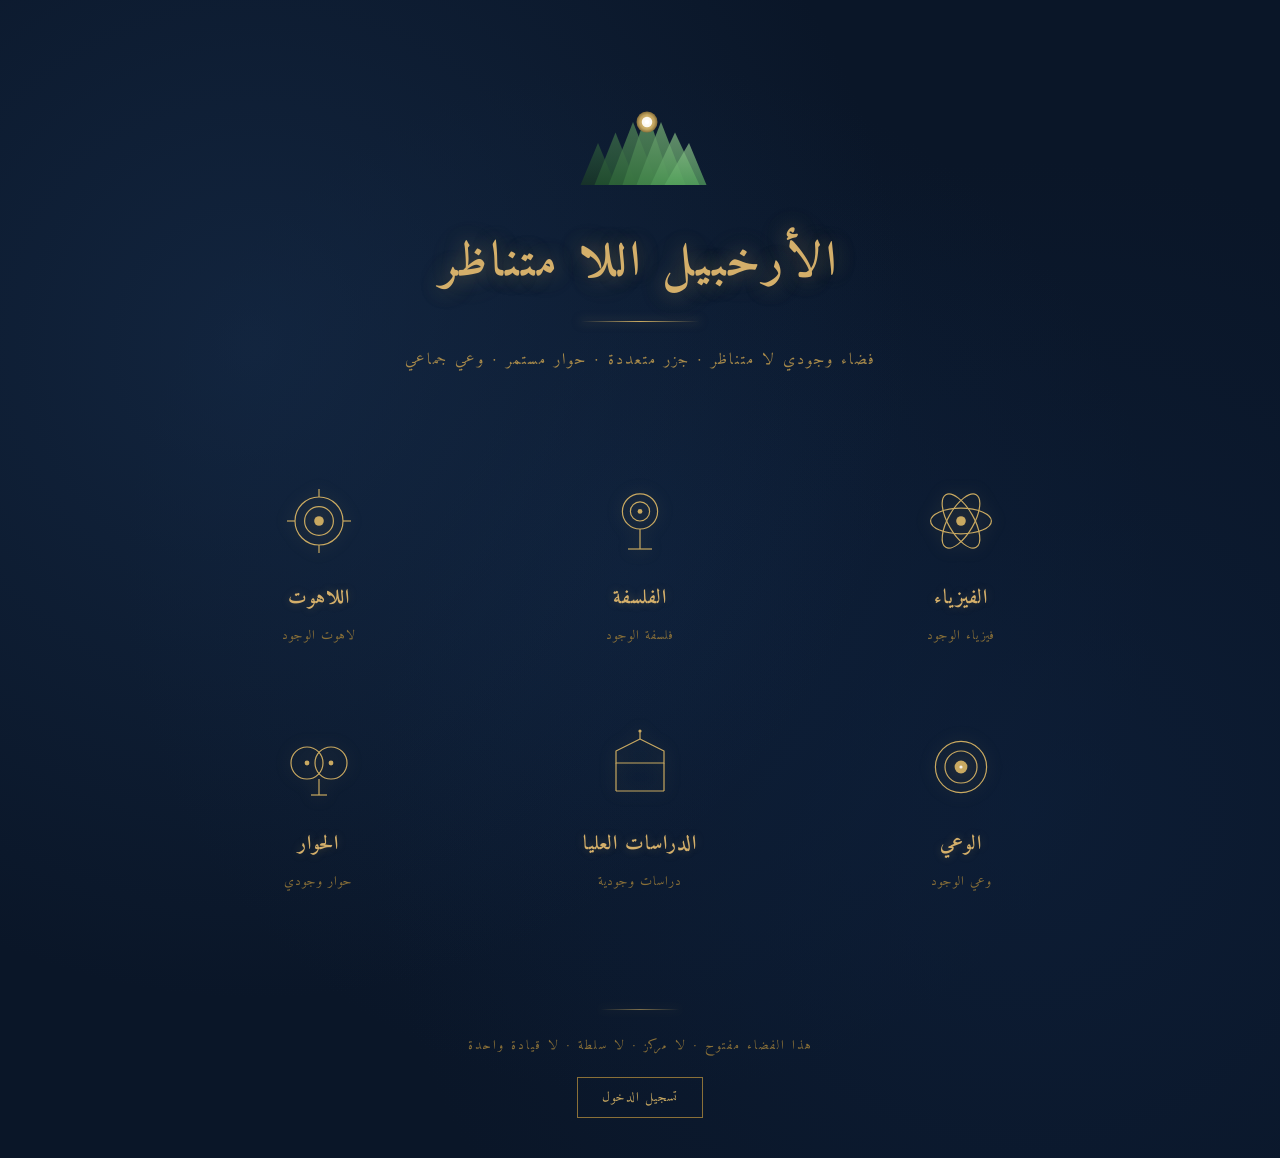
==== commit 1880355e: "Add SVG logo to header sectionإضافة الرمز إلى البوابة Added SVG logo with gradients and polygons to " ====
--- a/index.html
+++ b/index.html
@@ -12,7 +12,56 @@
 <body>
     
     <header>
-        <div class="header-ornament">✦</div>
+       <div class="header-logo">
+    <svg xmlns="http://www.w3.org/2000/svg" viewBox="0 0 400 400" width="140" height="140">
+        <defs>
+            <radialGradient id="lightGrad" cx="50%" cy="50%" r="50%">
+                <stop offset="0%" stop-color="#ffffff"/>
+                <stop offset="30%" stop-color="#e8c87a"/>
+                <stop offset="70%" stop-color="#c9a961"/>
+                <stop offset="100%" stop-color="#8a7038"/>
+            </radialGradient>
+            <linearGradient id="m1" x1="0%" y1="0%" x2="0%" y2="100%">
+                <stop offset="0%" stop-color="#2d5a3d"/>
+                <stop offset="100%" stop-color="#1a3a25"/>
+            </linearGradient>
+            <linearGradient id="m2" x1="0%" y1="0%" x2="0%" y2="100%">
+                <stop offset="0%" stop-color="#3d6b4a"/>
+                <stop offset="100%" stop-color="#245530"/>
+            </linearGradient>
+            <linearGradient id="m3" x1="0%" y1="0%" x2="0%" y2="100%">
+                <stop offset="0%" stop-color="#4d7c57"/>
+                <stop offset="100%" stop-color="#2e6538"/>
+            </linearGradient>
+            <linearGradient id="m4" x1="0%" y1="0%" x2="0%" y2="100%">
+                <stop offset="0%" stop-color="#5d8d64"/>
+                <stop offset="100%" stop-color="#387540"/>
+            </linearGradient>
+            <linearGradient id="m5" x1="0%" y1="0%" x2="0%" y2="100%">
+                <stop offset="0%" stop-color="#6d9e71"/>
+                <stop offset="100%" stop-color="#42854a"/>
+            </linearGradient>
+            <linearGradient id="m6" x1="0%" y1="0%" x2="0%" y2="100%">
+                <stop offset="0%" stop-color="#7daf7e"/>
+                <stop offset="100%" stop-color="#4c9554"/>
+            </linearGradient>
+            <linearGradient id="m7" x1="0%" y1="0%" x2="0%" y2="100%">
+                <stop offset="0%" stop-color="#8dbf8b"/>
+                <stop offset="100%" stop-color="#56a55e"/>
+            </linearGradient>
+        </defs>
+        <polygon points="30,300 80,180 130,300" fill="url(#m1)" opacity="0.7"/>
+        <polygon points="70,300 130,150 190,300" fill="url(#m2)" opacity="0.75"/>
+        <polygon points="110,300 180,120 250,300" fill="url(#m3)" opacity="0.8"/>
+        <polygon points="150,300 220,90 290,300" fill="url(#m4)" opacity="0.85"/>
+        <polygon points="190,300 260,120 330,300" fill="url(#m5)" opacity="0.8"/>
+        <polygon points="230,300 300,150 370,300" fill="url(#m6)" opacity="0.75"/>
+        <polygon points="270,300 340,180 390,300" fill="url(#m7)" opacity="0.7"/>
+        <circle cx="220" cy="120" r="30" fill="url(#lightGrad)" opacity="0.95"/>
+        <circle cx="220" cy="120" r="15" fill="#ffffff" opacity="0.9"/>
+        <circle cx="220" cy="120" r="6" fill="#ffffff"/>
+    </svg>
+</div>
         <h1>الأرخبيل اللا متناظر</h1>
         <div class="header-line"></div>
         <p>فضاء وجودي لا متناظر · جزر متعددة · حوار مستمر · وعي جماعي</p>
--- a/style.css
+++ b/style.css
@@ -1,8 +1,6 @@
 /* ============================================
-   الأرخبيل اللا متناظر - التصميم الجديد
+   الأرخبيل اللا متناظر - لازوردي وذهبي
    ============================================ */
-
-
 
 * {
     margin: 0;
@@ -15,9 +13,13 @@
 }
 
 body {
-    font-family: 'Amiri', 'Noto Naskh Arabic', 'Times New Roman', serif;
-    background: #050810;
-    color: #ffffff;
+    font-family: 'Amiri', 'Noto Naskh Arabic', 'Scheherazade New', 'Times New Roman', serif;
+    background: #0a1628;
+    background-image: 
+        radial-gradient(circle at 20% 30%, rgba(30, 58, 95, 0.4) 0%, transparent 50%),
+        radial-gradient(circle at 80% 70%, rgba(15, 35, 65, 0.5) 0%, transparent 50%),
+        radial-gradient(circle at 50% 50%, rgba(20, 45, 80, 0.3) 0%, transparent 60%);
+    color: #c9a961;
     min-height: 100vh;
     display: flex;
     flex-direction: column;
@@ -26,328 +28,162 @@
     position: relative;
 }
 
-/* ============================================
-   الخلفية: فضاء حي
-   ============================================ */
-
-body::before {
-    content: '';
-    position: fixed;
-    top: 0;
-    left: 0;
-    width: 100%;
-    height: 100%;
-    background: 
-        radial-gradient(ellipse at 20% 30%, rgba(42, 74, 122, 0.15) 0%, transparent 50%),
-        radial-gradient(ellipse at 80% 70%, rgba(74, 42, 106, 0.12) 0%, transparent 50%),
-        radial-gradient(ellipse at 50% 50%, rgba(42, 106, 90, 0.08) 0%, transparent 60%),
-        radial-gradient(ellipse at 70% 20%, rgba(106, 74, 42, 0.08) 0%, transparent 50%),
-        radial-gradient(ellipse at 30% 80%, rgba(170, 74, 106, 0.06) 0%, transparent 50%);
-    z-index: -2;
-    animation: backgroundShift 20s ease-in-out infinite;
-}
-
-body::after {
-    content: '';
-    position: fixed;
-    top: 0;
-    left: 0;
-    width: 100%;
-    height: 100%;
-    background-image: 
-        radial-gradient(1px 1px at 10% 20%, rgba(255, 255, 255, 0.3), transparent),
-        radial-gradient(1px 1px at 30% 50%, rgba(255, 255, 255, 0.2), transparent),
-        radial-gradient(1px 1px at 50% 80%, rgba(255, 255, 255, 0.25), transparent),
-        radial-gradient(1px 1px at 70% 30%, rgba(255, 255, 255, 0.2), transparent),
-        radial-gradient(1px 1px at 90% 60%, rgba(255, 255, 255, 0.3), transparent),
-        radial-gradient(1px 1px at 15% 90%, rgba(255, 255, 255, 0.15), transparent),
-        radial-gradient(1px 1px at 85% 10%, rgba(255, 255, 255, 0.2), transparent),
-        radial-gradient(1px 1px at 45% 15%, rgba(255, 255, 255, 0.25), transparent),
-        radial-gradient(1px 1px at 65% 85%, rgba(255, 255, 255, 0.15), transparent),
-        radial-gradient(1px 1px at 25% 65%, rgba(255, 255, 255, 0.2), transparent);
-    background-size: 200px 200px;
-    background-repeat: repeat;
-    z-index: -1;
-    animation: starsTwinkle 8s ease-in-out infinite;
-}
-
-@keyframes backgroundShift {
-    0%, 100% {
-        opacity: 1;
-        transform: scale(1);
-    }
-    50% {
-        opacity: 0.8;
-        transform: scale(1.05);
-    }
-}
-
-@keyframes starsTwinkle {
-    0%, 100% {
-        opacity: 0.6;
-    }
-    50% {
-        opacity: 1;
-    }
-}
-
-/* ============================================
-   الترويسة
-   ============================================ */
-
 header {
     text-align: center;
-    padding: 80px 20px 40px;
+    padding: 80px 20px 50px;
     position: relative;
-    z-index: 1;
-}
-
-header::before {
-    content: '';
-    position: absolute;
-    top: 0;
-    left: 50%;
-    transform: translateX(-50%);
-    width: 60%;
-    height: 2px;
-    background: linear-gradient(90deg, transparent, #4a6a9a, #7a4aaa, #4a6a9a, transparent);
-    animation: lineGlow 4s ease-in-out infinite;
-}
-
-header::after {
-    content: '';
-    position: absolute;
-    top: -2px;
-    left: 50%;
-    transform: translateX(-50%);
-    width: 8px;
-    height: 8px;
-    border-radius: 50%;
-    background: #4a6a9a;
-    box-shadow: 0 0 20px #4a6a9a, 0 0 40px #4a6a9a;
-    animation: dotPulse 3s ease-in-out infinite;
-}
-
-@keyframes lineGlow {
-    0%, 100% {
-        opacity: 0.6;
-    }
-    50% {
-        opacity: 1;
-    }
-}
-
-@keyframes dotPulse {
-    0%, 100% {
-        box-shadow: 0 0 20px #4a6a9a, 0 0 40px #4a6a9a;
-        transform: translateX(-50%) scale(1);
-    }
-    50% {
-        box-shadow: 0 0 30px #4a6a9a, 0 0 60px #4a6a9a;
-        transform: translateX(-50%) scale(1.3);
-    }
+}
+
+.header-ornament {
+    font-size: 24px;
+    color: #c9a961;
+    margin-bottom: 24px;
+    opacity: 0.8;
+    text-shadow: 0 0 20px rgba(201, 169, 97, 0.3);
 }
 
 header h1 {
     font-size: 48px;
     font-weight: 700;
-    color: #ffffff;
-    letter-spacing: 3px;
-    margin-bottom: 16px;
+    color: #d4af6a;
+    letter-spacing: 4px;
+    margin-bottom: 24px;
+    line-height: 1.4;
+    font-family: 'Amiri', 'Noto Naskh Arabic', serif;
     text-shadow: 
-        0 0 20px rgba(74, 106, 154, 0.8),
-        0 0 40px rgba(74, 106, 154, 0.4),
-        0 0 80px rgba(74, 106, 154, 0.2);
-    animation: titleGlow 5s ease-in-out infinite;
-    position: relative;
-}
-
-@keyframes titleGlow {
-    0%, 100% {
-        text-shadow: 
-            0 0 20px rgba(74, 106, 154, 0.8),
-            0 0 40px rgba(74, 106, 154, 0.4),
-            0 0 80px rgba(74, 106, 154, 0.2);
-    }
-    50% {
-        text-shadow: 
-            0 0 30px rgba(74, 106, 154, 1),
-            0 0 60px rgba(74, 106, 154, 0.6),
-            0 0 120px rgba(74, 106, 154, 0.3);
-    }
+        0 0 20px rgba(201, 169, 97, 0.4),
+        0 0 40px rgba(201, 169, 97, 0.2);
+}
+
+.header-line {
+    width: 120px;
+    height: 1px;
+    background: linear-gradient(90deg, transparent, #c9a961, transparent);
+    margin: 0 auto 24px;
+    box-shadow: 0 0 10px rgba(201, 169, 97, 0.5);
 }
 
 header p {
-    font-size: 18px;
-    color: #7a9aba;
+    font-size: 16px;
+    color: #a88a4a;
     letter-spacing: 2px;
-    opacity: 0.9;
-    animation: subtitleFade 6s ease-in-out infinite;
-}
-
-@keyframes subtitleFade {
-    0%, 100% {
-        opacity: 0.7;
-    }
-    50% {
-        opacity: 1;
-    }
-}
-
-/* ============================================
-   زر تسجيل الدخول
-   ============================================ */
-
-header nav {
-    margin-top: 24px;
-}
-
-header nav a {
-    display: inline-block;
-    color: #7a9aba;
-    text-decoration: none;
-    font-size: 14px;
-    padding: 10px 28px;
-    border: 1px solid rgba(74, 106, 154, 0.4);
-    border-radius: 30px;
-    transition: all 0.4s ease;
-    background: rgba(42, 74, 122, 0.1);
-    backdrop-filter: blur(10px);
-    letter-spacing: 1px;
-}
-
-header nav a:hover {
-    color: #ffffff;
-    border-color: #4a6a9a;
-    background: rgba(42, 74, 122, 0.3);
-    box-shadow: 0 0 30px rgba(74, 106, 154, 0.4);
-    transform: translateY(-2px);
-}
-
-/* ============================================
-   الخريطة
-   ============================================ */
+    line-height: 1.8;
+    font-family: 'Amiri', 'Noto Naskh Arabic', serif;
+}
 
 main {
     flex: 1;
     display: flex;
     justify-content: center;
     align-items: center;
-    padding: 20px;
-    position: relative;
-    z-index: 1;
-}
-
-#map-container {
+    padding: 40px 20px;
+}
+
+.icons-grid {
+    display: grid;
+    grid-template-columns: repeat(3, 1fr);
+    gap: 48px 64px;
+    max-width: 900px;
     width: 100%;
-    max-width: 900px;
-    aspect-ratio: 1;
-    position: relative;
-    display: flex;
-    justify-content: center;
-    align-items: center;
-}
-
-#map-container svg {
+    margin: 0 auto;
+}
+
+.icon-card {
+    text-align: center;
+    text-decoration: none;
+    color: #c9a961;
+    transition: all 0.4s ease;
+    display: block;
+    padding: 16px;
+}
+
+.icon-symbol {
+    width: 80px;
+    height: 80px;
+    margin: 0 auto 20px;
+    color: #c9a961;
+    transition: all 0.4s ease;
+    filter: drop-shadow(0 0 8px rgba(201, 169, 97, 0.3));
+}
+
+.icon-symbol svg {
     width: 100%;
     height: 100%;
-    filter: drop-shadow(0 0 60px rgba(74, 106, 154, 0.4));
-    animation: mapFloat 10s ease-in-out infinite;
-}
-
-@keyframes mapFloat {
-    0%, 100% {
-        transform: translateY(0) scale(1);
-    }
-    50% {
-        transform: translateY(-10px) scale(1.01);
-    }
-}
-
-/* ============================================
-   التذييل
-   ============================================ */
+}
+
+.icon-label {
+    font-size: 20px;
+    font-weight: 700;
+    color: #d4af6a;
+    margin-bottom: 8px;
+    letter-spacing: 1px;
+    font-family: 'Amiri', 'Noto Naskh Arabic', serif;
+    transition: all 0.4s ease;
+    text-shadow: 0 0 10px rgba(201, 169, 97, 0.3);
+}
+
+.icon-desc {
+    font-size: 13px;
+    color: #8a7038;
+    letter-spacing: 1px;
+    font-family: 'Amiri', 'Noto Naskh Arabic', serif;
+    transition: all 0.4s ease;
+}
+
+.icon-card:hover .icon-symbol {
+    color: #e8c87a;
+    transform: translateY(-3px);
+    filter: drop-shadow(0 0 15px rgba(201, 169, 97, 0.6));
+}
+
+.icon-card:hover .icon-label {
+    color: #e8c87a;
+    text-shadow: 0 0 20px rgba(201, 169, 97, 0.6);
+}
+
+.icon-card:hover .icon-desc {
+    color: #b89c6c;
+}
 
 footer {
     text-align: center;
-    padding: 50px 20px;
-    position: relative;
-    z-index: 1;
-}
-
-footer::before {
-    content: '';
-    position: absolute;
-    top: 0;
-    left: 50%;
-    transform: translateX(-50%);
-    width: 40%;
+    padding: 60px 20px 40px;
+}
+
+.footer-line {
+    width: 80px;
     height: 1px;
-    background: linear-gradient(90deg, transparent, #4a6a9a, transparent);
+    background: linear-gradient(90deg, transparent, #c9a961, transparent);
+    margin: 0 auto 24px;
+    opacity: 0.6;
+    box-shadow: 0 0 8px rgba(201, 169, 97, 0.4);
 }
 
 footer p {
-    font-size: 14px;
-    color: #4a6a9a;
-    opacity: 0.7;
+    font-size: 13px;
+    color: #8a7038;
     letter-spacing: 2px;
-    animation: footerFade 7s ease-in-out infinite;
-}
-
-@keyframes footerFade {
-    0%, 100% {
-        opacity: 0.5;
-    }
-    50% {
-        opacity: 0.8;
-    }
-}
-
-/* ============================================
-   الحركات
-   ============================================ */
-
-@keyframes breathe {
-    0%, 100% {
-        transform: scale(1);
-        opacity: 0.9;
-    }
-    50% {
-        transform: scale(1.02);
-        opacity: 1;
-    }
-}
-
-@keyframes bridgePulse {
-    0%, 100% {
-        opacity: 0.3;
-    }
-    50% {
-        opacity: 0.7;
-    }
-}
-
-@keyframes dotTwinkle {
-    0%, 100% {
-        opacity: 0.1;
-    }
-    50% {
-        opacity: 0.4;
-    }
-}
-
-@keyframes islandFloat {
-    0%, 100% {
-        transform: translateY(0);
-    }
-    50% {
-        transform: translateY(-5px);
-    }
-}
-
-/* ============================================
-   التجاوب
-   ============================================ */
+    margin-bottom: 20px;
+    font-family: 'Amiri', 'Noto Naskh Arabic', serif;
+}
+
+.login-link {
+    display: inline-block;
+    color: #c9a961;
+    text-decoration: none;
+    font-size: 13px;
+    padding: 8px 24px;
+    border: 1px solid #8a7038;
+    transition: all 0.3s ease;
+    letter-spacing: 1px;
+    font-family: 'Amiri', 'Noto Naskh Arabic', serif;
+}
+
+.login-link:hover {
+    background: #c9a961;
+    color: #0a1628;
+    box-shadow: 0 0 20px rgba(201, 169, 97, 0.5);
+}
 
 @media (max-width: 768px) {
     header {
@@ -355,47 +191,91 @@
     }
     
     header h1 {
-        font-size: 28px;
+        font-size: 30px;
+        letter-spacing: 2px;
+    }
+    
+    header p {
+        font-size: 13px;
         letter-spacing: 1px;
     }
     
-    header p {
+    .icons-grid {
+        grid-template-columns: repeat(2, 1fr);
+        gap: 32px 24px;
+    }
+    
+    .icon-symbol {
+        width: 60px;
+        height: 60px;
+    }
+    
+    .icon-label {
+        font-size: 16px;
+    }
+    
+    .icon-desc {
+        font-size: 11px;
+    }
+    
+    footer {
+        padding: 40px 16px 30px;
+    }
+}
+
+@media (max-width: 480px) {
+    header h1 {
+        font-size: 24px;
+    }
+    
+    .icons-grid {
+        grid-template-columns: 1fr 1fr;
+        gap: 24px 16px;
+    }
+    
+    .icon-symbol {
+        width: 50px;
+        height: 50px;
+    }
+    
+    .icon-label {
         font-size: 14px;
-        letter-spacing: 1px;
-    }
-    
-    main {
-        padding: 10px;
-    }
-    
-    #map-container {
-        max-width: 100%;
-    }
-    
-    footer {
-        padding: 30px 16px;
-    }
-    
-    footer p {
-        font-size: 11px;
-    }
-}
-
-@media (max-width: 480px) {
-    header {
-        padding: 40px 12px 20px;
-    }
-    
-    header h1 {
-        font-size: 22px;
-    }
-    
-    header p {
-        font-size: 12px;
-    }
-    
-    header nav a {
-        font-size: 12px;
-        padding: 8px 20px;
-    }
-}
+    }
+    
+    .icon-desc {
+        font-size: 10px;
+    }/* ============================================
+   رمز الأرخبيل
+   ============================================ */
+
+.header-logo,
+.space-logo {
+    display: flex;
+    justify-content: center;
+    margin-bottom: 24px;
+}
+
+.header-logo svg {
+    width: 160px;
+    height: 160px;
+    filter: drop-shadow(0 0 25px rgba(201, 169, 97, 0.5));
+}
+
+.space-logo svg {
+    width: 100px;
+    height: 100px;
+    filter: drop-shadow(0 0 15px rgba(201, 169, 97, 0.4));
+}
+
+@media (max-width: 768px) {
+    .header-logo svg {
+        width: 100px;
+        height: 100px;
+    }
+    
+    .space-logo svg {
+        width: 70px;
+        height: 70px;
+    }
+}
+}
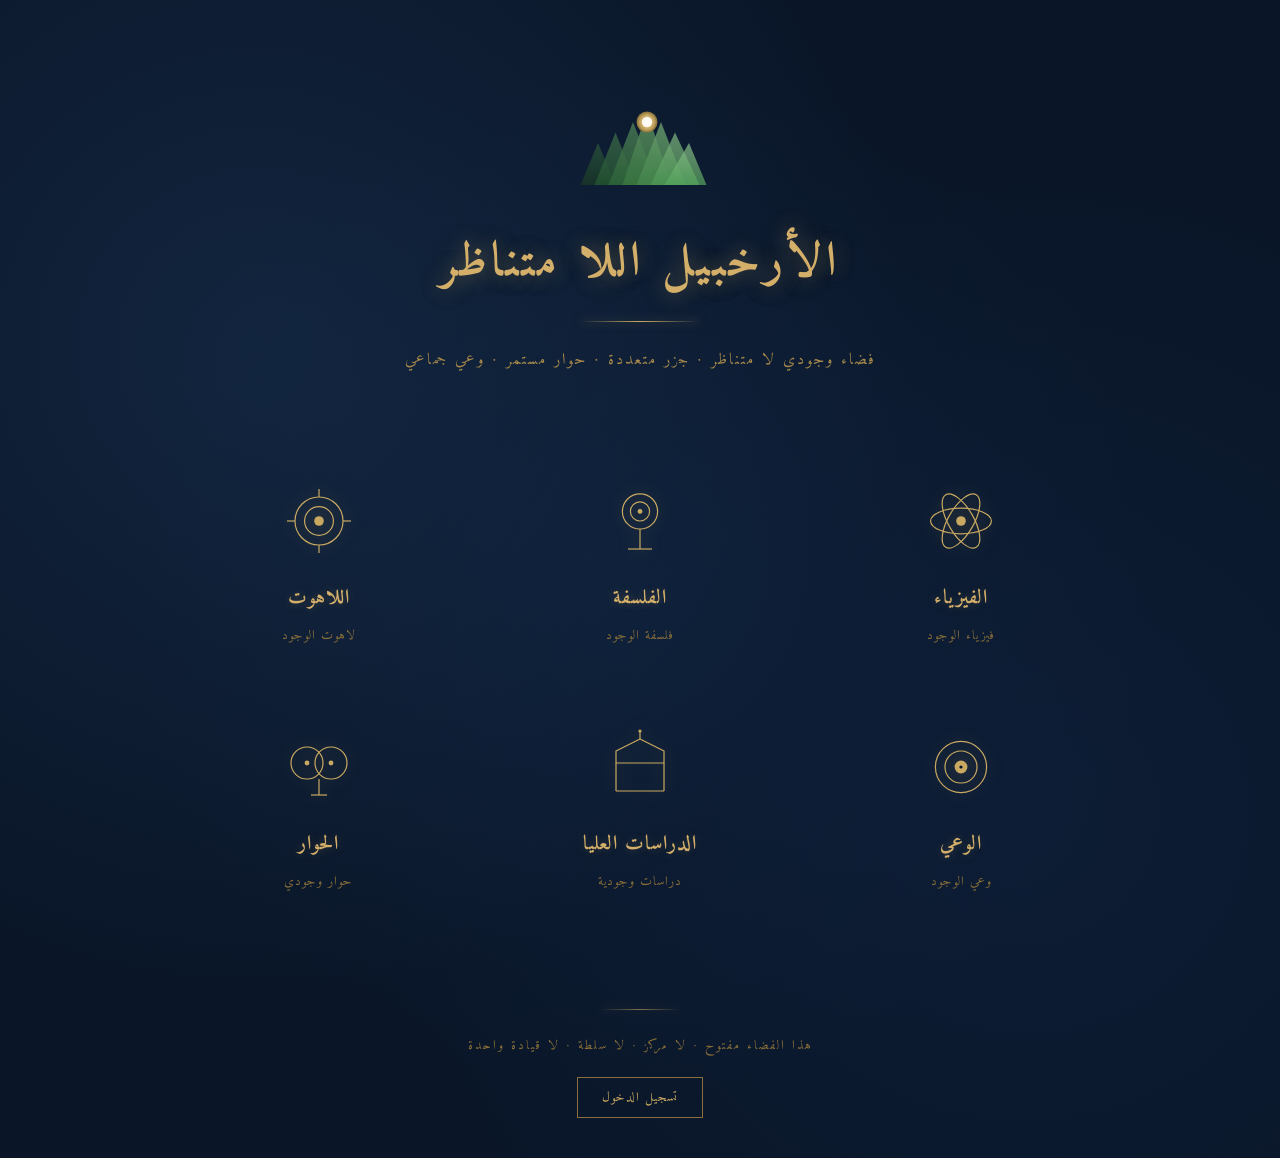
==== commit f6514e9a: "Update stylesheet version and modify SVG elementsإعادة بناء index.html: الرمز في الترويسة" ====
--- a/index.html
+++ b/index.html
@@ -7,61 +7,61 @@
     <link rel="preconnect" href="https://fonts.googleapis.com">
     <link rel="preconnect" href="https://fonts.gstatic.com" crossorigin>
     <link href="https://fonts.googleapis.com/css2?family=Amiri:ital,wght@0,400;0,700;1,400&family=Noto+Naskh+Arabic:wght@400;700&display=swap" rel="stylesheet">
-    <link rel="stylesheet" href="style.css?v=15">
+    <link rel="stylesheet" href="style.css?v=20">
 </head>
 <body>
     
     <header>
-       <div class="header-logo">
-    <svg xmlns="http://www.w3.org/2000/svg" viewBox="0 0 400 400" width="140" height="140">
-        <defs>
-            <radialGradient id="lightGrad" cx="50%" cy="50%" r="50%">
-                <stop offset="0%" stop-color="#ffffff"/>
-                <stop offset="30%" stop-color="#e8c87a"/>
-                <stop offset="70%" stop-color="#c9a961"/>
-                <stop offset="100%" stop-color="#8a7038"/>
-            </radialGradient>
-            <linearGradient id="m1" x1="0%" y1="0%" x2="0%" y2="100%">
-                <stop offset="0%" stop-color="#2d5a3d"/>
-                <stop offset="100%" stop-color="#1a3a25"/>
-            </linearGradient>
-            <linearGradient id="m2" x1="0%" y1="0%" x2="0%" y2="100%">
-                <stop offset="0%" stop-color="#3d6b4a"/>
-                <stop offset="100%" stop-color="#245530"/>
-            </linearGradient>
-            <linearGradient id="m3" x1="0%" y1="0%" x2="0%" y2="100%">
-                <stop offset="0%" stop-color="#4d7c57"/>
-                <stop offset="100%" stop-color="#2e6538"/>
-            </linearGradient>
-            <linearGradient id="m4" x1="0%" y1="0%" x2="0%" y2="100%">
-                <stop offset="0%" stop-color="#5d8d64"/>
-                <stop offset="100%" stop-color="#387540"/>
-            </linearGradient>
-            <linearGradient id="m5" x1="0%" y1="0%" x2="0%" y2="100%">
-                <stop offset="0%" stop-color="#6d9e71"/>
-                <stop offset="100%" stop-color="#42854a"/>
-            </linearGradient>
-            <linearGradient id="m6" x1="0%" y1="0%" x2="0%" y2="100%">
-                <stop offset="0%" stop-color="#7daf7e"/>
-                <stop offset="100%" stop-color="#4c9554"/>
-            </linearGradient>
-            <linearGradient id="m7" x1="0%" y1="0%" x2="0%" y2="100%">
-                <stop offset="0%" stop-color="#8dbf8b"/>
-                <stop offset="100%" stop-color="#56a55e"/>
-            </linearGradient>
-        </defs>
-        <polygon points="30,300 80,180 130,300" fill="url(#m1)" opacity="0.7"/>
-        <polygon points="70,300 130,150 190,300" fill="url(#m2)" opacity="0.75"/>
-        <polygon points="110,300 180,120 250,300" fill="url(#m3)" opacity="0.8"/>
-        <polygon points="150,300 220,90 290,300" fill="url(#m4)" opacity="0.85"/>
-        <polygon points="190,300 260,120 330,300" fill="url(#m5)" opacity="0.8"/>
-        <polygon points="230,300 300,150 370,300" fill="url(#m6)" opacity="0.75"/>
-        <polygon points="270,300 340,180 390,300" fill="url(#m7)" opacity="0.7"/>
-        <circle cx="220" cy="120" r="30" fill="url(#lightGrad)" opacity="0.95"/>
-        <circle cx="220" cy="120" r="15" fill="#ffffff" opacity="0.9"/>
-        <circle cx="220" cy="120" r="6" fill="#ffffff"/>
-    </svg>
-</div>
+        <div class="header-logo">
+            <svg xmlns="http://www.w3.org/2000/svg" viewBox="0 0 400 400" width="140" height="140">
+                <defs>
+                    <radialGradient id="lightGrad" cx="50%" cy="50%" r="50%">
+                        <stop offset="0%" stop-color="#ffffff"/>
+                        <stop offset="30%" stop-color="#e8c87a"/>
+                        <stop offset="70%" stop-color="#c9a961"/>
+                        <stop offset="100%" stop-color="#8a7038"/>
+                    </radialGradient>
+                    <linearGradient id="m1" x1="0%" y1="0%" x2="0%" y2="100%">
+                        <stop offset="0%" stop-color="#2d5a3d"/>
+                        <stop offset="100%" stop-color="#1a3a25"/>
+                    </linearGradient>
+                    <linearGradient id="m2" x1="0%" y1="0%" x2="0%" y2="100%">
+                        <stop offset="0%" stop-color="#3d6b4a"/>
+                        <stop offset="100%" stop-color="#245530"/>
+                    </linearGradient>
+                    <linearGradient id="m3" x1="0%" y1="0%" x2="0%" y2="100%">
+                        <stop offset="0%" stop-color="#4d7c57"/>
+                        <stop offset="100%" stop-color="#2e6538"/>
+                    </linearGradient>
+                    <linearGradient id="m4" x1="0%" y1="0%" x2="0%" y2="100%">
+                        <stop offset="0%" stop-color="#5d8d64"/>
+                        <stop offset="100%" stop-color="#387540"/>
+                    </linearGradient>
+                    <linearGradient id="m5" x1="0%" y1="0%" x2="0%" y2="100%">
+                        <stop offset="0%" stop-color="#6d9e71"/>
+                        <stop offset="100%" stop-color="#42854a"/>
+                    </linearGradient>
+                    <linearGradient id="m6" x1="0%" y1="0%" x2="0%" y2="100%">
+                        <stop offset="0%" stop-color="#7daf7e"/>
+                        <stop offset="100%" stop-color="#4c9554"/>
+                    </linearGradient>
+                    <linearGradient id="m7" x1="0%" y1="0%" x2="0%" y2="100%">
+                        <stop offset="0%" stop-color="#8dbf8b"/>
+                        <stop offset="100%" stop-color="#56a55e"/>
+                    </linearGradient>
+                </defs>
+                <polygon points="30,300 80,180 130,300" fill="url(#m1)" opacity="0.7"/>
+                <polygon points="70,300 130,150 190,300" fill="url(#m2)" opacity="0.75"/>
+                <polygon points="110,300 180,120 250,300" fill="url(#m3)" opacity="0.8"/>
+                <polygon points="150,300 220,90 290,300" fill="url(#m4)" opacity="0.85"/>
+                <polygon points="190,300 260,120 330,300" fill="url(#m5)" opacity="0.8"/>
+                <polygon points="230,300 300,150 370,300" fill="url(#m6)" opacity="0.75"/>
+                <polygon points="270,300 340,180 390,300" fill="url(#m7)" opacity="0.7"/>
+                <circle cx="220" cy="120" r="30" fill="url(#lightGrad)" opacity="0.95"/>
+                <circle cx="220" cy="120" r="15" fill="#ffffff" opacity="0.9"/>
+                <circle cx="220" cy="120" r="6" fill="#ffffff"/>
+            </svg>
+        </div>
         <h1>الأرخبيل اللا متناظر</h1>
         <div class="header-line"></div>
         <p>فضاء وجودي لا متناظر · جزر متعددة · حوار مستمر · وعي جماعي</p>
@@ -119,7 +119,7 @@
                         <circle cx="50" cy="50" r="32" fill="none" stroke="currentColor" stroke-width="1.5"/>
                         <circle cx="50" cy="50" r="20" fill="none" stroke="currentColor" stroke-width="1.5"/>
                         <circle cx="50" cy="50" r="8" fill="currentColor"/>
-                        <circle cx="50" cy="50" r="2" fill="#f5f0e8"/>
+                        <circle cx="50" cy="50" r="2" fill="#0a1628"/>
                     </svg>
                 </div>
                 <div class="icon-label">الوعي</div>
